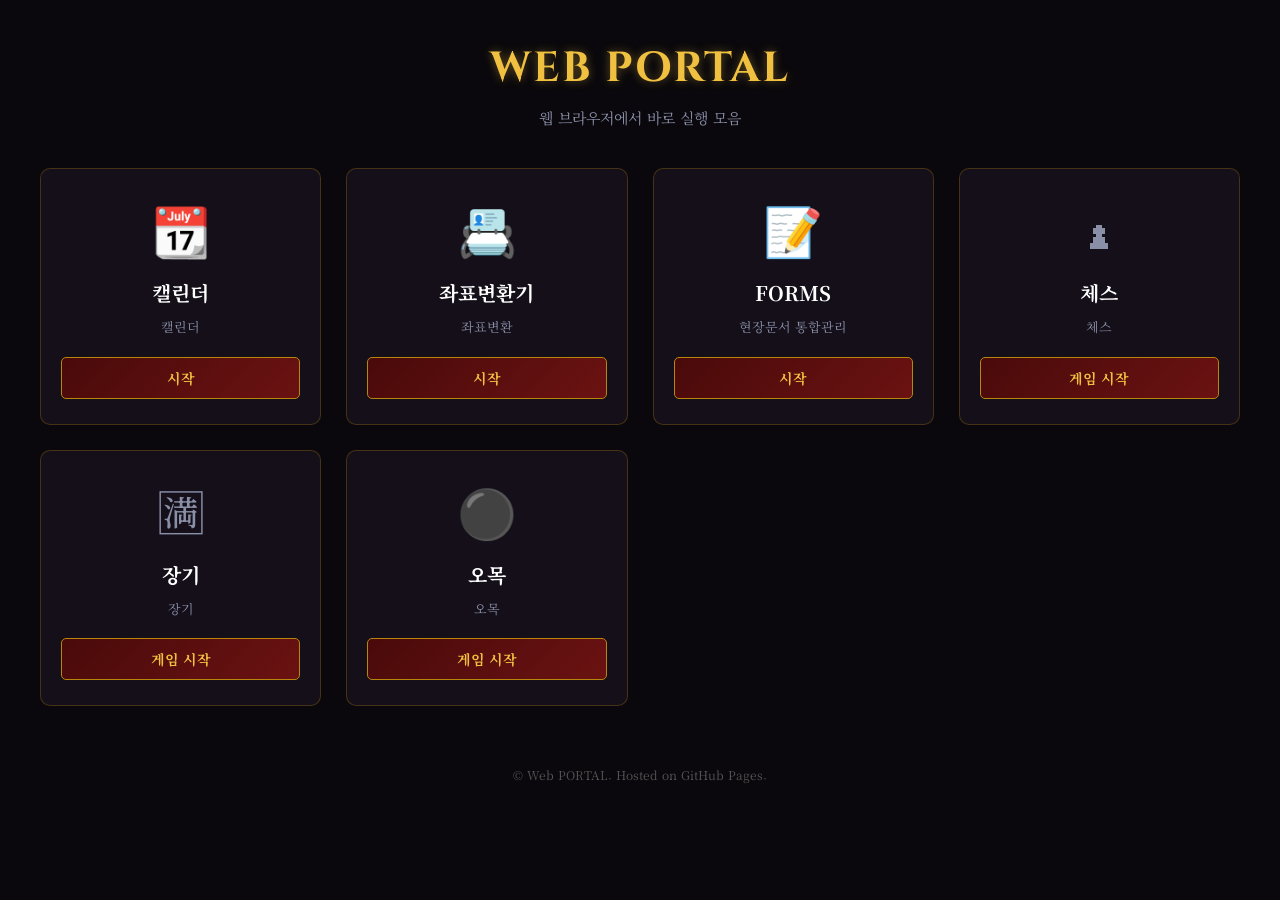
==== index.html @ 1a56d97f "Add files via upload" ====
<!DOCTYPE html>
<html lang="ko">
<head>
    <meta charset="UTF-8">
    <meta name="viewport" content="width=device-width, initial-scale=1.0">
    <title>웹 포털</title>
    <link href="https://fonts.googleapis.com/css2?family=Cinzel:wght@700&family=Noto+Serif+KR:wght@400;700&display=swap" rel="stylesheet">
    <style>
        :root {
            --bg-color: #0a080c;
            --card-bg: #140f19;
            --gold: #b8860b;
            --gold-bright: #f0c040;
            --silver: #8a8fa8;
            --blood: #e74c3c;
        }

        * { margin: 0; padding: 0; box-sizing: border-box; }

        body {
            background-color: var(--bg-color);
            color: var(--silver);
            font-family: 'Noto Serif KR', serif;
            min-height: 100vh;
            padding: 40px 20px;
        }

        /* HEADER */
        header {
            text-align: center;
            margin-bottom: 40px;
        }
        h1 {
            font-family: 'Cinzel', serif;
            font-size: clamp(28px, 5vw, 42px);
            color: var(--gold-bright);
            text-shadow: 0 0 10px rgba(240, 192, 64, 0.4);
            letter-spacing: 2px;
        }
        p.subtitle {
            margin-top: 10px;
            font-size: 15px;
            color: var(--silver);
        }

        /* GRID LAYOUT */
        .game-grid {
            display: grid;
            grid-template-columns: repeat(auto-fill, minmax(260px, 1fr));
            gap: 25px;
            max-width: 1200px;
            margin: 0 auto;
        }

        /* GAME CARD */
        .card {
            background: var(--card-bg);
            border: 1px solid rgba(184, 134, 11, 0.3);
            border-radius: 10px;
            padding: 25px 20px;
            text-align: center;
            display: flex;
            flex-direction: column;
            justify-content: space-between;
            transition: all 0.3s ease;
        }
        .card:hover {
            transform: translateY(-5px);
            border-color: var(--gold);
            box-shadow: 0 10px 20px rgba(184, 134, 11, 0.2);
        }
        .icon {
            font-size: 48px;
            margin-bottom: 15px;
        }
        .card h2 {
            font-size: 20px;
            color: #fff;
            margin-bottom: 10px;
        }
        .card p {
            font-size: 13px;
            line-height: 1.5;
            margin-bottom: 20px;
            flex-grow: 1;
        }

        /* BUTTON */
        .btn-play {
            display: inline-block;
            text-decoration: none;
            background: linear-gradient(135deg, #4a0a0a, #6b1212);
            color: var(--gold-bright);
            border: 1px solid var(--gold);
            padding: 10px 0;
            border-radius: 5px;
            font-weight: bold;
            font-size: 14px;
            transition: 0.3s;
        }
        .btn-play:hover {
            background: var(--blood);
            color: #fff;
            box-shadow: 0 0 10px rgba(231, 76, 60, 0.5);
        }

        /* FOOTER */
        footer {
            text-align: center;
            margin-top: 60px;
            font-size: 12px;
            color: #555;
        }
    </style>
</head>
<body>

    <header>
        <h1>WEB PORTAL</h1>
        <p class="subtitle">웹 브라우저에서 바로 실행 모음</p>
    </header>

    <main class="game-grid">
        <!-- 1. 캘린더 -->
        <div class="card">
            <div>
                <div class="icon">📆</div>
                <h2>캘린더</h2>
                <p>캘린더</p>
            </div>
            <a href="calendar.html" class="btn-play">시작</a>
        </div>

        <!-- 2. 좌표변환 -->
        <div class="card">
            <div>
                <div class="icon">📇</div>
                <h2>좌표변환기</h2>
                <p>좌표변환</p>
            </div>
            <a href="cordiconv.html" class="btn-play">시작</a>
        </div>

        <!-- 3. FORMS -->
        <div class="card">
            <div>
                <div class="icon">📝</div>
                <h2>FORMS</h2>
                <p>현장문서 통합관리</p>
            </div>
            <a href="integrated_field_forms.html" class="btn-play">시작</a>
        </div>

        <!-- 4. 체스 -->
        <div class="card">
            <div>
                <div class="icon">♟</div>
                <h2>체스</h2>
                <p>체스</p>
            </div>
            <a href="battle_chess_main.html" class="btn-play">게임 시작</a>
        </div>

        <!-- 5. 장기 -->
        <div class="card">
            <div>
                <div class="icon">🈵</div>
                <h2>장기</h2>
                <p>장기</p>
            </div>
            <a href="korean_janggi_premium.html" class="btn-play">게임 시작</a>
        </div>

        <!-- 6. 오목 -->
        <div class="card">
            <div>
                <div class="icon">⚫</div>
                <h2>오목</h2>
                <p>오목</p>
            </div>
            <a href="omok.html" class="btn-play">게임 시작</a>
        </div>

    </main>

    <footer>
        <p>© Web PORTAL. Hosted on GitHub Pages.</p>
    </footer>

</body>
</html>
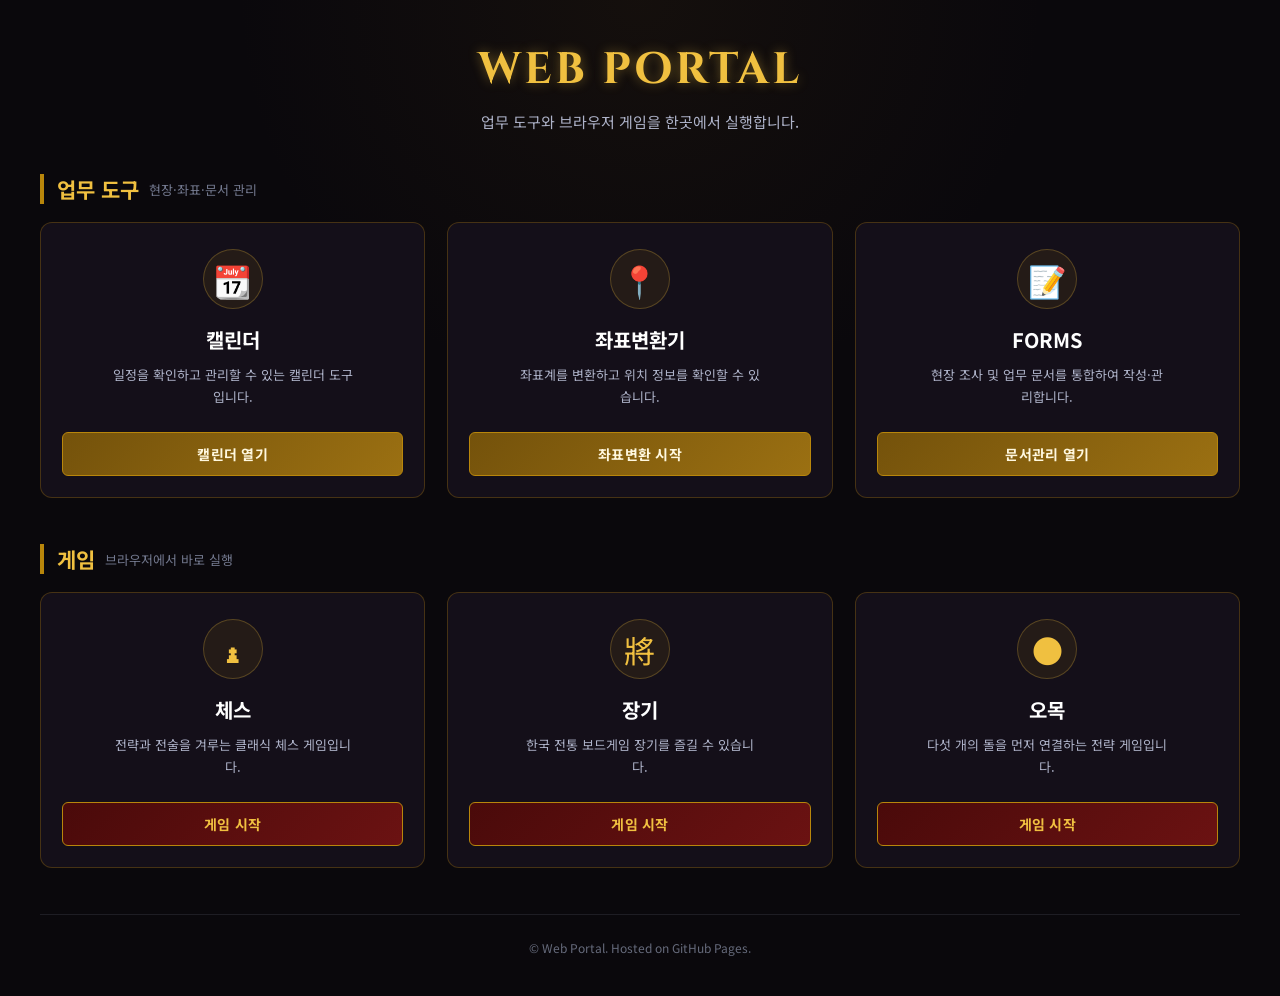
==== commit cccd788d: "Add files via upload" ====
--- a/index.html
+++ b/index.html
@@ -3,189 +3,372 @@
 <head>
     <meta charset="UTF-8">
     <meta name="viewport" content="width=device-width, initial-scale=1.0">
+    <meta name="description" content="캘린더, 좌표변환, 현장문서 관리 및 게임을 한곳에서 실행하는 웹 포털">
     <title>웹 포털</title>
-    <link href="https://fonts.googleapis.com/css2?family=Cinzel:wght@700&family=Noto+Serif+KR:wght@400;700&display=swap" rel="stylesheet">
+
+    <link href="https://fonts.googleapis.com/css2?family=Cinzel:wght@700&family=Noto+Sans+KR:wght@400;500;700&display=swap" rel="stylesheet">
+
     <style>
         :root {
             --bg-color: #0a080c;
-            --card-bg: #140f19;
+            --surface-color: #140f19;
+            --surface-hover: #1b1421;
+
             --gold: #b8860b;
             --gold-bright: #f0c040;
-            --silver: #8a8fa8;
+            --silver: #aeb3c9;
+            --muted: #73798f;
+
+            --work-primary: #74520b;
+            --work-secondary: #9b7012;
+
+            --game-primary: #4a0a0a;
+            --game-secondary: #6b1212;
             --blood: #e74c3c;
-        }
-
-        * { margin: 0; padding: 0; box-sizing: border-box; }
+
+            --focus-color: #ffe58a;
+        }
+
+        * {
+            margin: 0;
+            padding: 0;
+            box-sizing: border-box;
+        }
+
+        html {
+            scroll-behavior: smooth;
+        }
 
         body {
-            background-color: var(--bg-color);
+            min-height: 100vh;
+            background:
+                radial-gradient(circle at top, rgba(81, 57, 16, 0.15), transparent 34%),
+                var(--bg-color);
             color: var(--silver);
-            font-family: 'Noto Serif KR', serif;
-            min-height: 100vh;
+            font-family: "Noto Sans KR", -apple-system, BlinkMacSystemFont,
+                         "Segoe UI", sans-serif;
             padding: 40px 20px;
         }
 
         /* HEADER */
         header {
+            max-width: 1200px;
+            margin: 0 auto 42px;
             text-align: center;
-            margin-bottom: 40px;
-        }
+        }
+
         h1 {
-            font-family: 'Cinzel', serif;
-            font-size: clamp(28px, 5vw, 42px);
             color: var(--gold-bright);
-            text-shadow: 0 0 10px rgba(240, 192, 64, 0.4);
-            letter-spacing: 2px;
-        }
-        p.subtitle {
-            margin-top: 10px;
+            font-family: "Cinzel", "Noto Sans KR", serif;
+            font-size: clamp(30px, 5vw, 44px);
+            letter-spacing: 3px;
+            text-shadow: 0 0 12px rgba(240, 192, 64, 0.4);
+        }
+
+        .subtitle {
+            margin-top: 12px;
+            color: var(--silver);
             font-size: 15px;
-            color: var(--silver);
-        }
-
-        /* GRID LAYOUT */
-        .game-grid {
+        }
+
+        /* SECTION */
+        .portal-section {
+            max-width: 1200px;
+            margin: 0 auto 46px;
+        }
+
+        .section-title {
+            display: flex;
+            align-items: center;
+            gap: 10px;
+            margin-bottom: 18px;
+            padding-left: 13px;
+            border-left: 4px solid var(--gold);
+            color: var(--gold-bright);
+            font-size: 21px;
+            font-weight: 700;
+        }
+
+        .section-title span {
+            color: var(--muted);
+            font-size: 13px;
+            font-weight: 400;
+        }
+
+        /* GRID */
+        .portal-grid {
             display: grid;
-            grid-template-columns: repeat(auto-fill, minmax(260px, 1fr));
-            gap: 25px;
-            max-width: 1200px;
-            margin: 0 auto;
-        }
-
-        /* GAME CARD */
+            grid-template-columns: repeat(auto-fit, minmax(260px, 1fr));
+            gap: 22px;
+        }
+
+        /* CARD */
         .card {
-            background: var(--card-bg);
-            border: 1px solid rgba(184, 134, 11, 0.3);
-            border-radius: 10px;
-            padding: 25px 20px;
-            text-align: center;
             display: flex;
+            min-height: 265px;
             flex-direction: column;
             justify-content: space-between;
-            transition: all 0.3s ease;
-        }
+            padding: 26px 21px 21px;
+            overflow: hidden;
+            border: 1px solid rgba(184, 134, 11, 0.30);
+            border-radius: 12px;
+            background: var(--surface-color);
+            color: inherit;
+            text-align: center;
+            text-decoration: none;
+            transition:
+                transform 0.25s ease,
+                border-color 0.25s ease,
+                background-color 0.25s ease,
+                box-shadow 0.25s ease;
+        }
+
         .card:hover {
-            transform: translateY(-5px);
+            transform: translateY(-6px);
             border-color: var(--gold);
-            box-shadow: 0 10px 20px rgba(184, 134, 11, 0.2);
-        }
+            background-color: var(--surface-hover);
+            box-shadow: 0 12px 28px rgba(0, 0, 0, 0.28),
+                        0 0 18px rgba(184, 134, 11, 0.14);
+        }
+
+        .card:focus-visible {
+            outline: 3px solid var(--focus-color);
+            outline-offset: 4px;
+            border-color: var(--gold-bright);
+        }
+
+        .card-content {
+            display: flex;
+            flex: 1;
+            flex-direction: column;
+            align-items: center;
+        }
+
         .icon {
-            font-size: 48px;
-            margin-bottom: 15px;
-        }
-        .card h2 {
+            display: flex;
+            width: 60px;
+            height: 60px;
+            align-items: center;
+            justify-content: center;
+            margin-bottom: 16px;
+            border: 1px solid rgba(240, 192, 64, 0.25);
+            border-radius: 50%;
+            background: rgba(184, 134, 11, 0.10);
+            color: var(--gold-bright);
+            font-size: 31px;
+            line-height: 1;
+        }
+
+        .card h3 {
+            margin-bottom: 10px;
+            color: #ffffff;
             font-size: 20px;
-            color: #fff;
-            margin-bottom: 10px;
-        }
+            font-weight: 700;
+        }
+
         .card p {
+            max-width: 240px;
+            color: var(--silver);
             font-size: 13px;
-            line-height: 1.5;
-            margin-bottom: 20px;
-            flex-grow: 1;
-        }
-
-        /* BUTTON */
-        .btn-play {
-            display: inline-block;
-            text-decoration: none;
-            background: linear-gradient(135deg, #4a0a0a, #6b1212);
+            line-height: 1.7;
+        }
+
+        /* CARD ACTION */
+        .card-action {
+            display: block;
+            width: 100%;
+            margin-top: 24px;
+            padding: 11px 0;
+            border: 1px solid var(--gold);
+            border-radius: 6px;
+            color: #fff8df;
+            font-size: 14px;
+            font-weight: 700;
+            letter-spacing: 0.02em;
+            transition:
+                background 0.25s ease,
+                color 0.25s ease,
+                box-shadow 0.25s ease;
+        }
+
+        /* 업무 도구 카드 */
+        .work-card .card-action {
+            background: linear-gradient(135deg, var(--work-primary), var(--work-secondary));
+        }
+
+        .work-card:hover .card-action {
+            background: linear-gradient(135deg, #8b640e, #b8860b);
+            box-shadow: 0 0 12px rgba(240, 192, 64, 0.25);
+        }
+
+        /* 게임 카드 */
+        .game-card .card-action {
+            background: linear-gradient(135deg, var(--game-primary), var(--game-secondary));
             color: var(--gold-bright);
-            border: 1px solid var(--gold);
-            padding: 10px 0;
-            border-radius: 5px;
-            font-weight: bold;
-            font-size: 14px;
-            transition: 0.3s;
-        }
-        .btn-play:hover {
+        }
+
+        .game-card:hover .card-action {
             background: var(--blood);
-            color: #fff;
-            box-shadow: 0 0 10px rgba(231, 76, 60, 0.5);
+            color: #ffffff;
+            box-shadow: 0 0 12px rgba(231, 76, 60, 0.40);
         }
 
         /* FOOTER */
         footer {
+            max-width: 1200px;
+            margin: 16px auto 0;
+            padding-top: 24px;
+            border-top: 1px solid rgba(174, 179, 201, 0.12);
+            color: #666b7c;
+            font-size: 12px;
             text-align: center;
-            margin-top: 60px;
-            font-size: 12px;
-            color: #555;
+        }
+
+        /* MOBILE */
+        @media (max-width: 600px) {
+            body {
+                padding: 24px 16px;
+            }
+
+            header {
+                margin-bottom: 30px;
+            }
+
+            h1 {
+                letter-spacing: 2px;
+            }
+
+            .subtitle {
+                font-size: 14px;
+            }
+
+            .portal-section {
+                margin-bottom: 34px;
+            }
+
+            .section-title {
+                margin-bottom: 14px;
+                font-size: 19px;
+            }
+
+            .portal-grid {
+                gap: 16px;
+            }
+
+            .card {
+                min-height: 240px;
+                padding: 22px 18px 18px;
+            }
+
+            .icon {
+                width: 54px;
+                height: 54px;
+                margin-bottom: 13px;
+                font-size: 28px;
+            }
+
+            .card-action {
+                margin-top: 18px;
+            }
+        }
+
+        @media (prefers-reduced-motion: reduce) {
+            *,
+            *::before,
+            *::after {
+                scroll-behavior: auto !important;
+                transition-duration: 0.01ms !important;
+                animation-duration: 0.01ms !important;
+                animation-iteration-count: 1 !important;
+            }
         }
     </style>
 </head>
+
 <body>
-
     <header>
         <h1>WEB PORTAL</h1>
-        <p class="subtitle">웹 브라우저에서 바로 실행 모음</p>
+        <p class="subtitle">업무 도구와 브라우저 게임을 한곳에서 실행합니다.</p>
     </header>
 
-    <main class="game-grid">
-        <!-- 1. 캘린더 -->
-        <div class="card">
-            <div>
-                <div class="icon">📆</div>
-                <h2>캘린더</h2>
-                <p>캘린더</p>
+    <main>
+        <!-- 업무 도구 -->
+        <section class="portal-section" aria-labelledby="tools-title">
+            <h2 id="tools-title" class="section-title">
+                업무 도구
+                <span>현장·좌표·문서 관리</span>
+            </h2>
+
+            <div class="portal-grid">
+                <a href="calendar.html" class="card work-card" aria-label="캘린더 열기">
+                    <div class="card-content">
+                        <div class="icon" aria-hidden="true">📆</div>
+                        <h3>캘린더</h3>
+                        <p>일정을 확인하고 관리할 수 있는 캘린더 도구입니다.</p>
+                    </div>
+                    <span class="card-action">캘린더 열기</span>
+                </a>
+
+                <a href="coordinate_converter.html" class="card work-card" aria-label="좌표변환기 열기">
+                    <div class="card-content">
+                        <div class="icon" aria-hidden="true">📍</div>
+                        <h3>좌표변환기</h3>
+                        <p>좌표계를 변환하고 위치 정보를 확인할 수 있습니다.</p>
+                    </div>
+                    <span class="card-action">좌표변환 시작</span>
+                </a>
+
+                <a href="integrated_field_forms.html" class="card work-card" aria-label="현장문서 통합관리 열기">
+                    <div class="card-content">
+                        <div class="icon" aria-hidden="true">📝</div>
+                        <h3>FORMS</h3>
+                        <p>현장 조사 및 업무 문서를 통합하여 작성·관리합니다.</p>
+                    </div>
+                    <span class="card-action">문서관리 열기</span>
+                </a>
             </div>
-            <a href="calendar.html" class="btn-play">시작</a>
-        </div>
-
-        <!-- 2. 좌표변환 -->
-        <div class="card">
-            <div>
-                <div class="icon">📇</div>
-                <h2>좌표변환기</h2>
-                <p>좌표변환</p>
+        </section>
+
+        <!-- 게임 -->
+        <section class="portal-section" aria-labelledby="games-title">
+            <h2 id="games-title" class="section-title">
+                게임
+                <span>브라우저에서 바로 실행</span>
+            </h2>
+
+            <div class="portal-grid">
+                <a href="battle_chess_main.html" class="card game-card" aria-label="체스 게임 시작">
+                    <div class="card-content">
+                        <div class="icon" aria-hidden="true">♟</div>
+                        <h3>체스</h3>
+                        <p>전략과 전술을 겨루는 클래식 체스 게임입니다.</p>
+                    </div>
+                    <span class="card-action">게임 시작</span>
+                </a>
+
+                <a href="korean_janggi_premium.html" class="card game-card" aria-label="장기 게임 시작">
+                    <div class="card-content">
+                        <div class="icon" aria-hidden="true">將</div>
+                        <h3>장기</h3>
+                        <p>한국 전통 보드게임 장기를 즐길 수 있습니다.</p>
+                    </div>
+                    <span class="card-action">게임 시작</span>
+                </a>
+
+                <a href="omok.html" class="card game-card" aria-label="오목 게임 시작">
+                    <div class="card-content">
+                        <div class="icon" aria-hidden="true">●</div>
+                        <h3>오목</h3>
+                        <p>다섯 개의 돌을 먼저 연결하는 전략 게임입니다.</p>
+                    </div>
+                    <span class="card-action">게임 시작</span>
+                </a>
             </div>
-            <a href="cordiconv.html" class="btn-play">시작</a>
-        </div>
-
-        <!-- 3. FORMS -->
-        <div class="card">
-            <div>
-                <div class="icon">📝</div>
-                <h2>FORMS</h2>
-                <p>현장문서 통합관리</p>
-            </div>
-            <a href="integrated_field_forms.html" class="btn-play">시작</a>
-        </div>
-
-        <!-- 4. 체스 -->
-        <div class="card">
-            <div>
-                <div class="icon">♟</div>
-                <h2>체스</h2>
-                <p>체스</p>
-            </div>
-            <a href="battle_chess_main.html" class="btn-play">게임 시작</a>
-        </div>
-
-        <!-- 5. 장기 -->
-        <div class="card">
-            <div>
-                <div class="icon">🈵</div>
-                <h2>장기</h2>
-                <p>장기</p>
-            </div>
-            <a href="korean_janggi_premium.html" class="btn-play">게임 시작</a>
-        </div>
-
-        <!-- 6. 오목 -->
-        <div class="card">
-            <div>
-                <div class="icon">⚫</div>
-                <h2>오목</h2>
-                <p>오목</p>
-            </div>
-            <a href="omok.html" class="btn-play">게임 시작</a>
-        </div>
-
+        </section>
     </main>
 
     <footer>
-        <p>© Web PORTAL. Hosted on GitHub Pages.</p>
+        <p>© Web Portal. Hosted on GitHub Pages.</p>
     </footer>
-
 </body>
 </html>
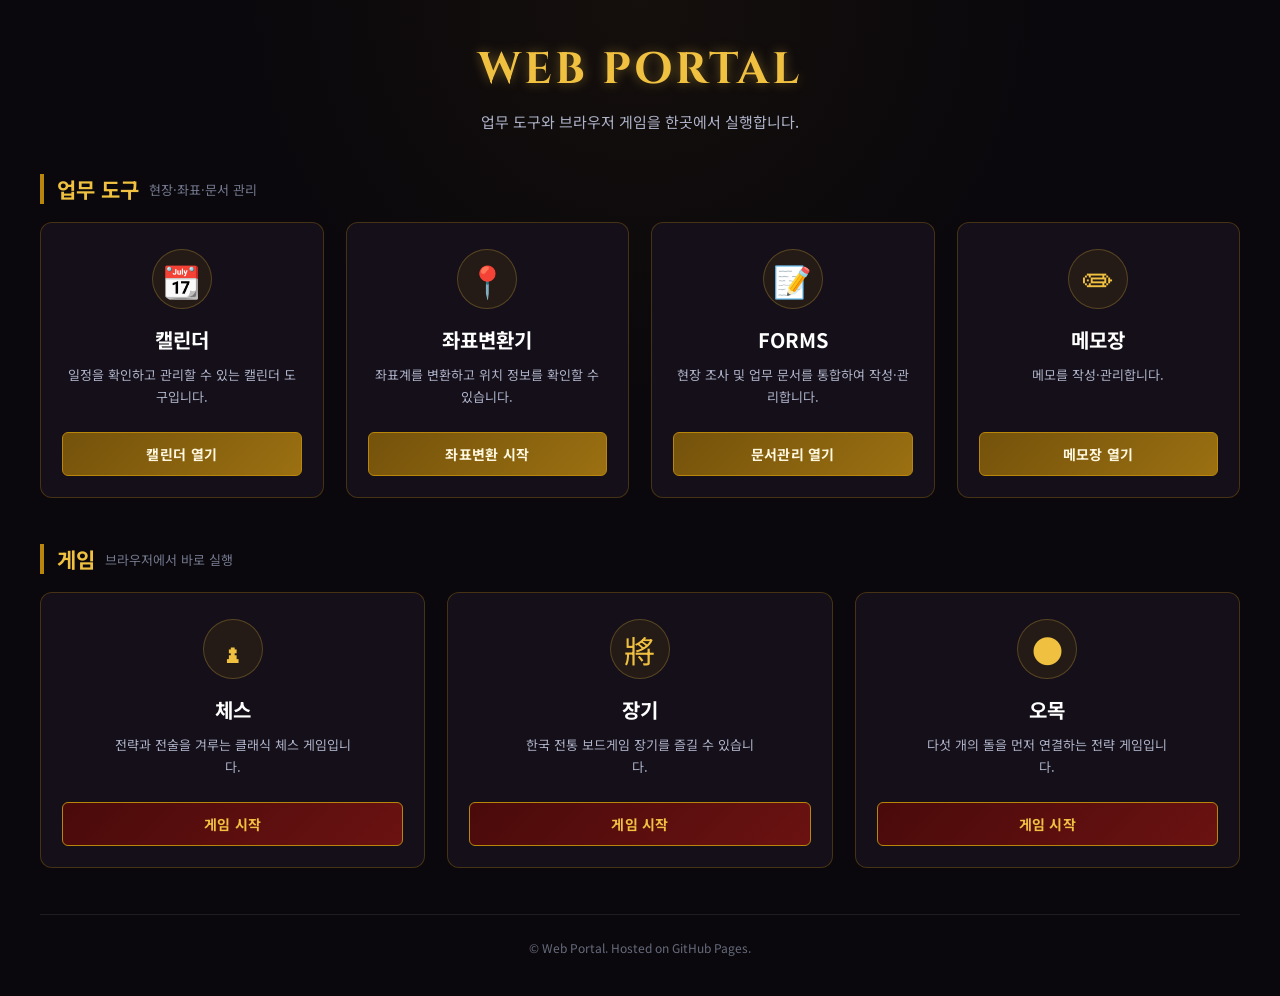
==== commit ca032745: "Add files via upload" ====
--- a/index.html
+++ b/index.html
@@ -325,6 +325,15 @@
                         <p>현장 조사 및 업무 문서를 통합하여 작성·관리합니다.</p>
                     </div>
                     <span class="card-action">문서관리 열기</span>
+                </a>
+                
+                <a href="notepad.html" class="card work-card" aria-label="메모장 열기">
+                    <div class="card-content">
+                        <div class="icon" aria-hidden="true">✏</div>
+                        <h3>메모장</h3>
+                        <p>메모를 작성·관리합니다.</p>
+                    </div>
+                    <span class="card-action">메모장 열기</span>
                 </a>
             </div>
         </section>
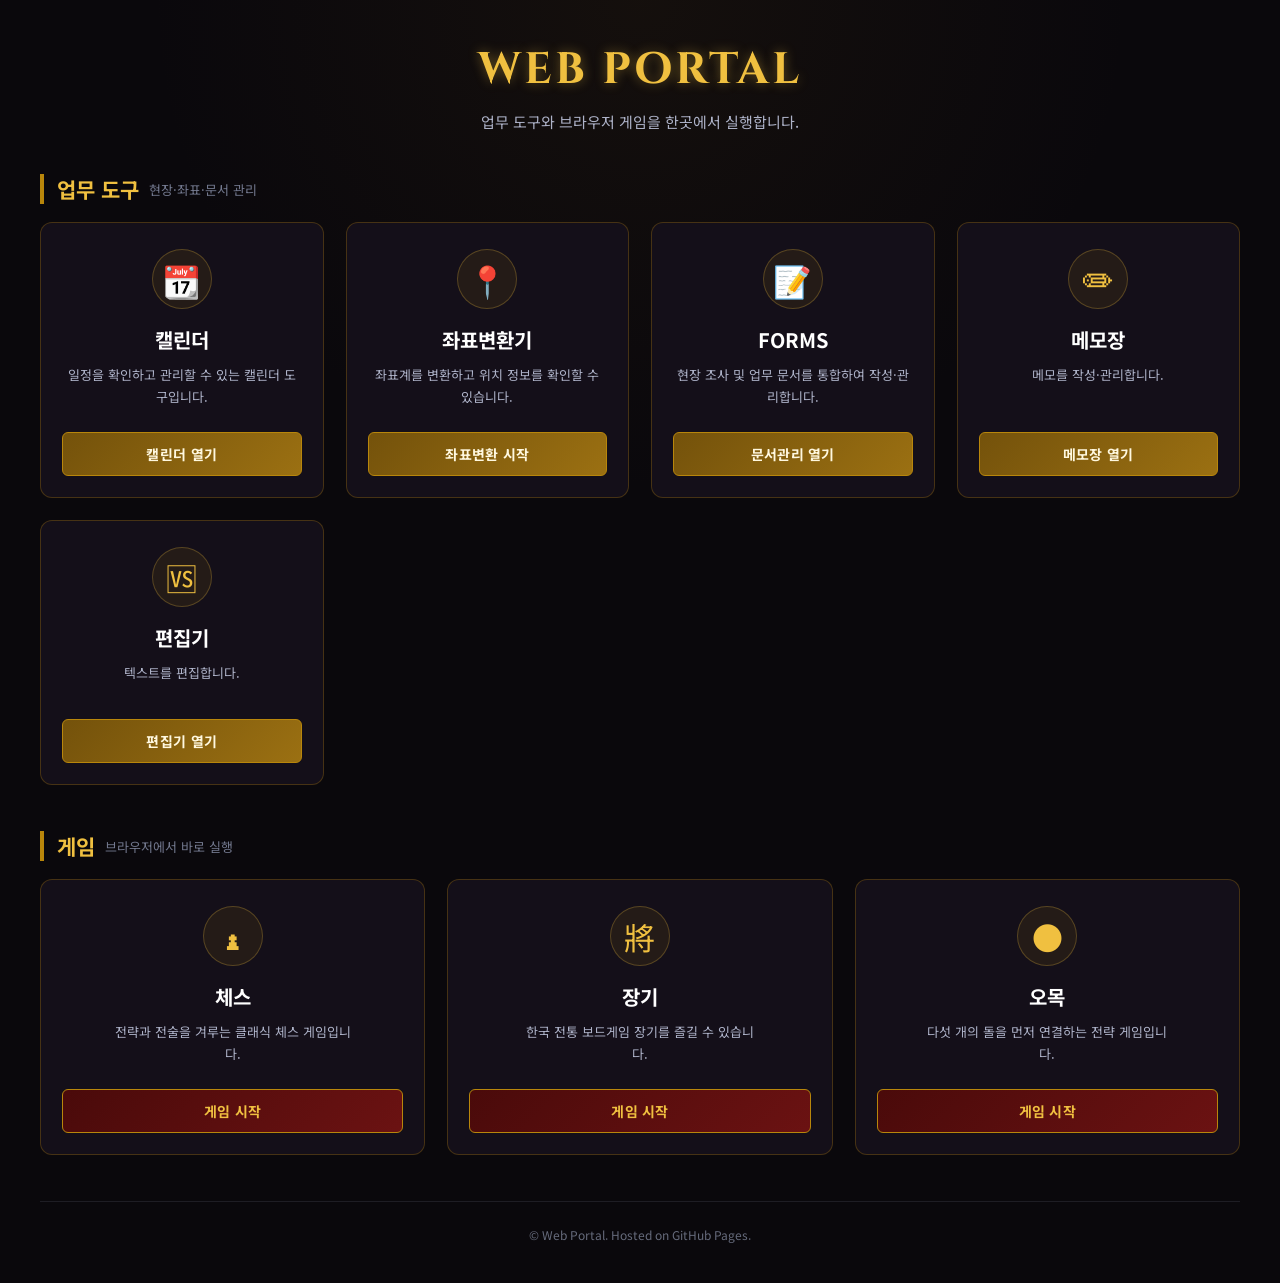
==== commit f162d1c9: "Add files via upload" ====
--- a/index.html
+++ b/index.html
@@ -335,6 +335,15 @@
                     </div>
                     <span class="card-action">메모장 열기</span>
                 </a>
+
+                <a href="custom-editor.html" class="card work-card" aria-label=" 편집기 열기">
+                    <div class="card-content">
+                        <div class="icon" aria-hidden="true">🆚</div>
+                        <h3>편집기</h3>
+                        <p>텍스트를 편집합니다.</p>
+                    </div>
+                    <span class="card-action">편집기 열기</span>
+                </a>
             </div>
         </section>
 
